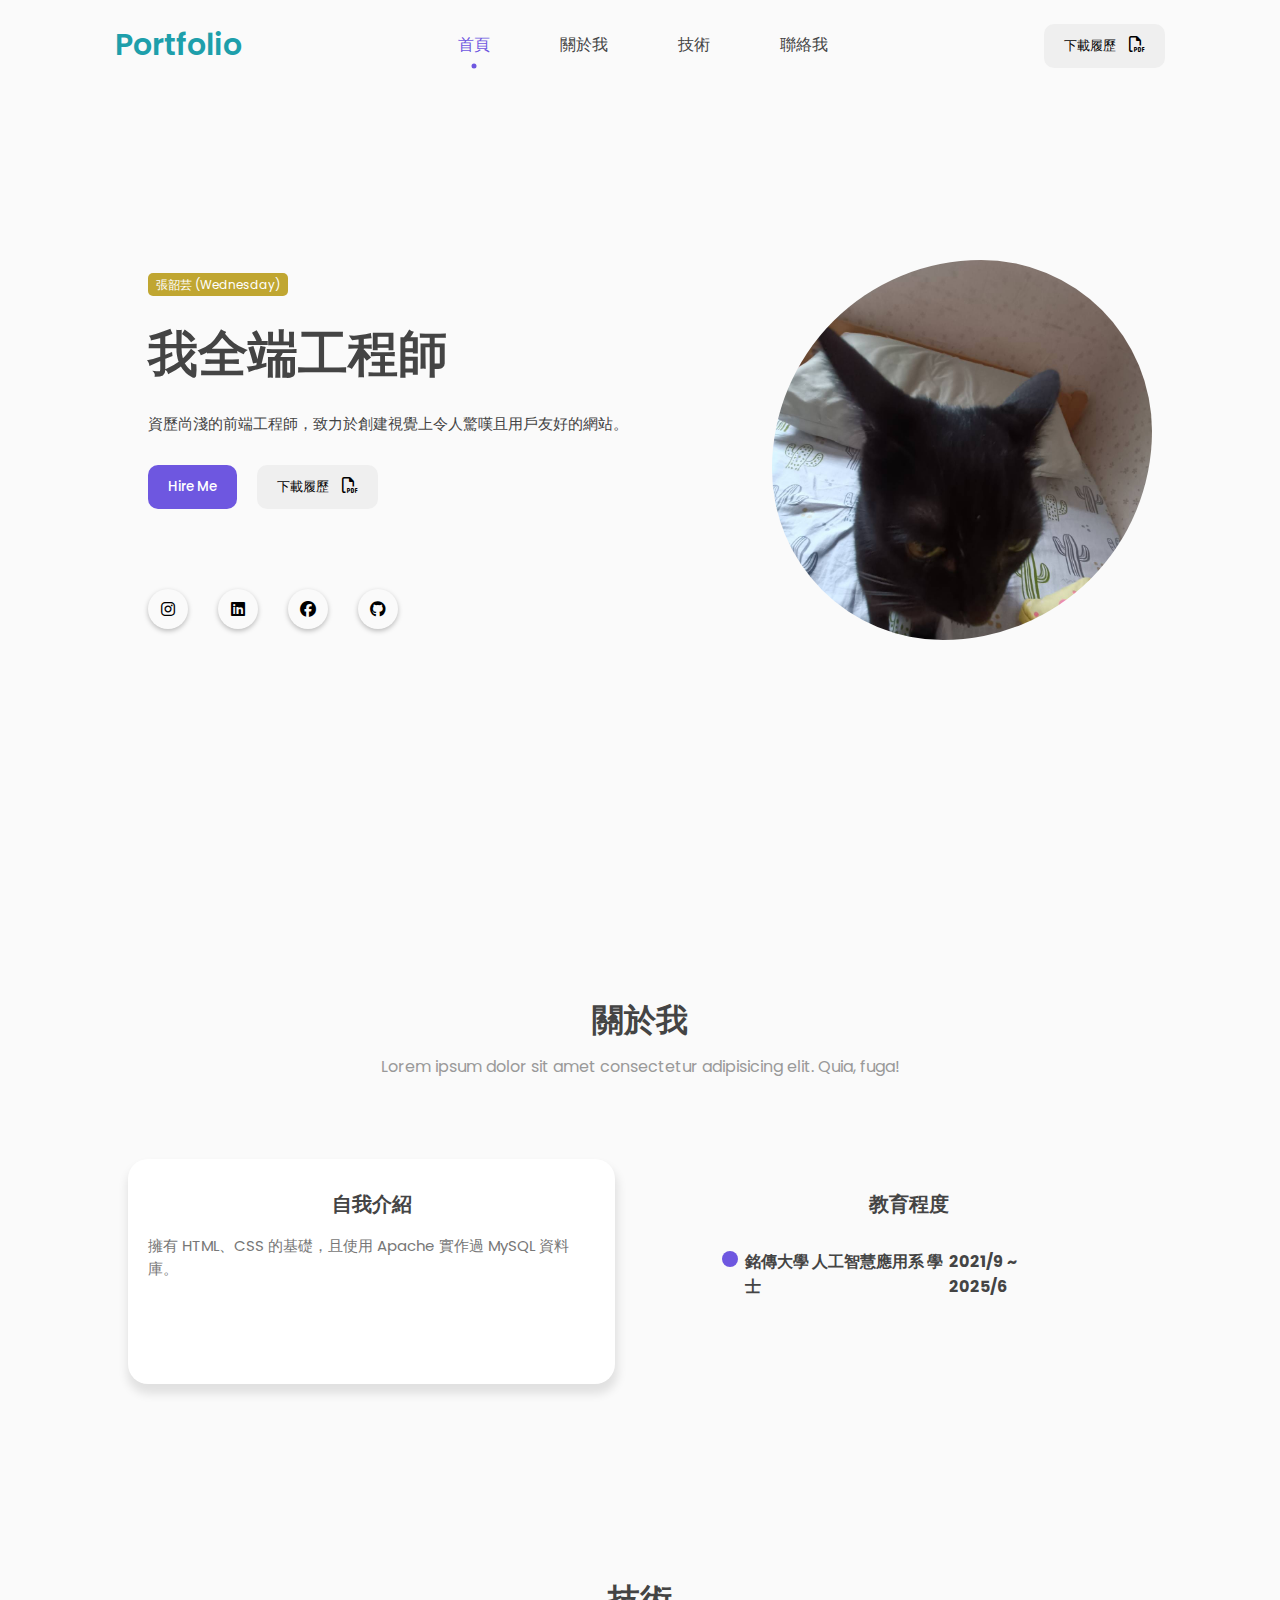
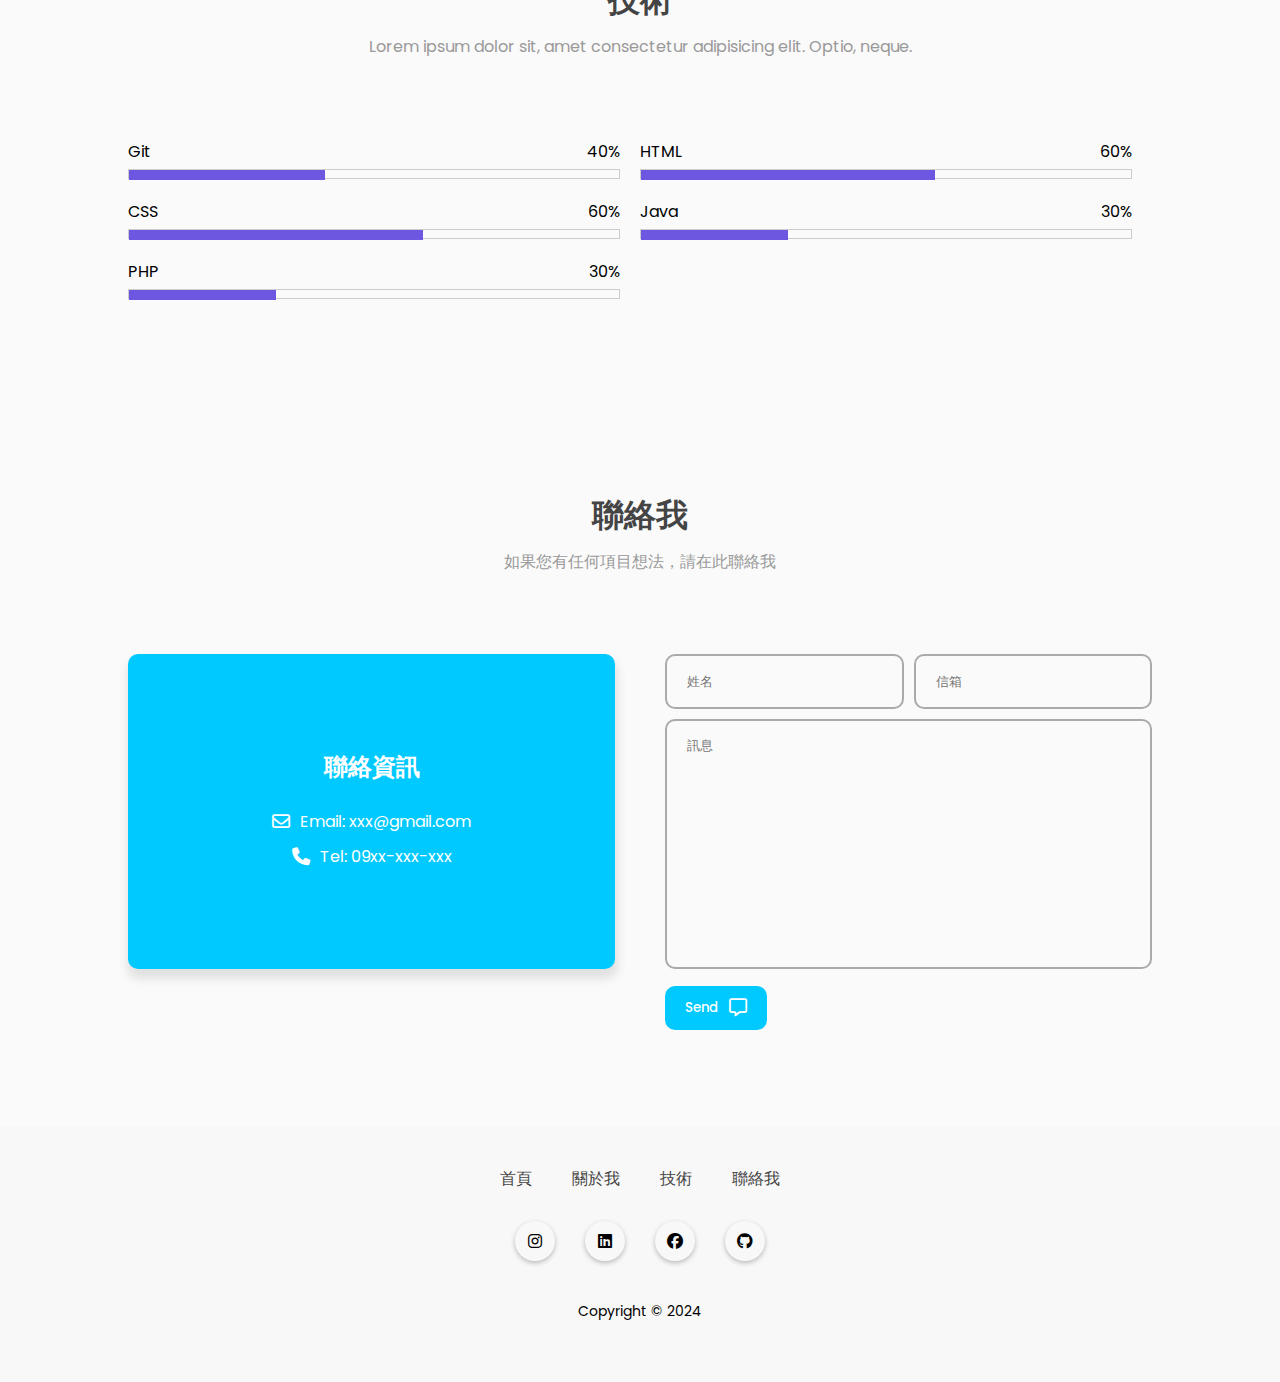
==== src/index.html @ 88130395 "改程式碼的位置" ====
<!DOCTYPE html>
<html lang="en">
  <head>
    <meta charset="UTF-8" />
    <meta name="viewport" content="width=device-width, initial-scale=1.0" />
    <link rel="stylesheet" href="./style.min.css" />
    <link rel="stylesheet" href="https://cdnjs.cloudflare.com/ajax/libs/font-awesome/6.6.0/css/all.min.css" />
    <title>張韶芸個人網站</title>
  </head>
  <body>
    <div class="container">
      <nav id="header">
        <div class="nav-logo">
          <p class="nav-name">Portfolio</p>
        </div>
        <div>
          <ul class="nav-menu">
            <li class="nav-item">
              <a href="#home" class="nav-link active-link">首頁</a>
            </li>
            <li class="nav-item">
              <a href="#about" class="nav-link">關於我</a>
            </li>
            <li class="nav-item">
              <a href="#skill" class="nav-link">技術</a>
            </li>
            <li class="nav-item">
              <a href="#contact" class="nav-link">聯絡我</a>
            </li>
          </ul>
        </div>
        <div class="nav-button">
          <button class="btn">下載履歷 <i class="fa-regular fa-file-pdf"></i></button>
        </div>
      </nav>
      <main class="wrapper">
        <section id="home" class="home-box">
          <div class="home-text">
            <div class="home-text-card">
              <span>張韶芸 (Wednesday)</span>
            </div>
            <div class="home-name">
              <p>我全端工程師</p>
            </div>
            <div class="home-text-info">
              <p>資歷尚淺的前端工程師，致力於創建視覺上令人驚嘆且用戶友好的網站。</p>
            </div>
            <div class="home-text-btn">
              <button class="btn blue-btn">Hire Me</button>
              <button class="btn">下載履歷 <i class="fa-regular fa-file-pdf"></i></button>
            </div>
            <div class="icons">
              <div class="icon"><i class="fa-brands fa-instagram"></i></div>
              <div class="icon"><i class="fa-brands fa-linkedin"></i></div>
              <div class="icon"><i class="fa-brands fa-facebook"></i></div>
              <div class="icon"><i class="fa-brands fa-github"></i></div>
            </div>
          </div>
          <div class="home-image">
            <div class="image">
              <img src="/src/assets/images/lulu.jpg" alt="Picture" />
            </div>
          </div>
        </section>
        <section id="about" class="section">
          <div class="top-header">
            <h1>關於我</h1>
            <span>Lorem ipsum dolor sit amet consectetur adipisicing elit. Quia, fuga!</span>
          </div>
          <div class="about-container">
            <div class="introduce">
              <div class="card">
                <h3>自我介紹</h3>
                <p>擁有 HTML、CSS 的基礎，且使用 Apache 實作過 MySQL 資料庫。</p>
              </div>
            </div>
            <div class="contents">
              <div class="education">
                <h3>教育程度</h3>
                <div class="item">
                  <strong>銘傳大學 人工智慧應用系 學士</strong>
                  <strong>2021/9 ~ 2025/6</strong>
                </div>
              </div>
            </div>
          </div>
        </section>
        <section id="skill" class="section">
          <div class="top-header">
            <h1>技術</h1>
            <span>Lorem ipsum dolor sit, amet consectetur adipisicing elit. Optio, neque.</span>
          </div>
          <div class="skill-container">
            <div class="skill-item">
              <span class="skill">
                <span>Git</span>
                <span>40%</span>
              </span>
              <div class="progress-bar-wrap">
                <div class="progress-bar" aria-valuenow="40" aria-valuemin="0" aria-valuemax="100" style="width: 40%"></div>
              </div>
            </div>
            <div class="skill-item">
              <span class="skill">
                <span>HTML</span>
                <span>60%</span>
              </span>
              <div class="progress-bar-wrap">
                <div class="progress-bar" aria-valuenow="60" aria-valuemin="0" aria-valuemax="100" style="width: 60%"></div>
              </div>
            </div>
            <div class="skill-item">
              <span class="skill">
                <span>CSS</span>
                <span>60%</span>
              </span>
              <div class="progress-bar-wrap">
                <div class="progress-bar" aria-valuenow="60" aria-valuemin="0" aria-valuemax="100" style="width: 60%"></div>
              </div>
            </div>
            <div class="skill-item">
              <span class="skill">
                <span>Java</span>
                <span>30%</span>
              </span>
              <div class="progress-bar-wrap">
                <div class="progress-bar" aria-valuenow="30" aria-valuemin="0" aria-valuemax="100" style="width: 30%"></div>
              </div>
            </div>
            <div class="skill-item">
              <span class="skill">
                <span>PHP</span>
                <span>30%</span>
              </span>
              <div class="progress-bar-wrap">
                <div class="progress-bar" aria-valuenow="30" aria-valuemin="0" aria-valuemax="100" style="width: 30%"></div>
              </div>
            </div>
          </div>
        </section>
        <section id="contact" class="section">
          <div class="top-header">
            <h1>聯絡我</h1>
            <span>如果您有任何項目想法，請在此聯絡我</span>
          </div>
          <div class="contact-container">
            <div class="info">
              <div class="contact-info">
                <h2>聯絡資訊</h2>
                <p><i class="fa-regular fa-envelope"></i> Email: xxx@gmail.com</p>
                <p><i class="fa-solid fa-phone"></i> Tel: 09xx-xxx-xxx</p>
              </div>
            </div>
            <div class="form">
              <div class="form-control">
                <div class="form-inputs">
                  <input type="text" class="input-field" placeholder="姓名" />
                  <input type="text" class="input-field" placeholder="信箱" />
                </div>
                <div class="textarea">
                  <textarea placeholder="訊息"></textarea>
                </div>
                <div class="form-button">
                  <button class="btn">Send <i class="fa-regular fa-message"></i></button>
                </div>
              </div>
            </div>
          </div>
        </section>
      </main>
      <footer>
        <div class="top-footer">
          <ul class="footer-menu">
            <li class="menu-item">
              <a href="#home">首頁</a>
            </li>
            <li class="menu-item">
              <a href="#about">關於我</a>
            </li>
            <li class="menu-item">
              <a href="#skill">技術</a>
            </li>
            <li class="menu-item">
              <a href="#contact">聯絡我</a>
            </li>
          </ul>
        </div>
        <div class="footer-icons">
          <div class="icon"><i class="fa-brands fa-instagram"></i></div>
          <div class="icon"><i class="fa-brands fa-linkedin"></i></div>
          <div class="icon"><i class="fa-brands fa-facebook"></i></div>
          <div class="icon"><i class="fa-brands fa-github"></i></div>
        </div>
        <div class="bottom-footer">
          <p>Copyright &copy; 2024</p>
        </div>
      </footer>
    </div>
    <script src="./main.js"></script>
  </body>
</html>
---- src/style.min.css ----
@import"https://fonts.googleapis.com/css2?family=Poppins:wght@400;500;600;700&display=swap";nav{position:fixed;display:flex;justify-content:space-between;width:100%;height:90px;line-height:90px;background-color:var(--body-color);padding-inline:9vw;transition:.3s;z-index:100}nav .nav-logo{position:relative}nav .nav-logo span{position:absolute;top:-15px;right:20px;font-size:5em;color:var(--text-color)}nav .nav-name{font-size:30px;font-weight:600;color:var(--text-color-second)}nav ul{display:flex;list-style:none;position:relative}nav ul .nav-link{text-decoration:none;color:var(--text-color);font-weight:500;padding-inline:15px;margin-inline:20px}nav ul .active-link{position:relative;color:var(--first-color);transition:.3}nav ul .active-link::after{content:"";position:absolute;left:50%;bottom:-15px;transform:translate(-50%, -50%);width:5px;height:5px;background-color:var(--first-color);border-radius:50%}.btn{font-weight:500;padding:12px 20px;background-color:#efefef;border:none;border-radius:10px;cursor:pointer;transition:.4s}.btn:hover{background-color:var(--second-color);color:var(--withe-color)}.btn>i{margin-left:10px}.home-text{padding-left:20px;min-height:80vh;width:50%;display:flex;flex-direction:column;justify-content:center}.home-text .home-text-card>span{background-color:var(--third-color);color:var(--white-color);padding:3px 8px;font-size:12px;border-radius:5px}.home-text .home-name{font-size:50px;font-weight:600;color:var(--text-color);margin-block:20px}.home-text .home-text-info{font-size:15px;margin-bottom:30px;color:var(--text-color)}.home-text .home-text-btn{display:flex;gap:20px}.home-text .home-text-btn>.blue-btn{background-color:var(--first-color);color:var(--white-color)}.home-text .home-text-btn>.blue-btn:hover{background-color:var(--first-color-hover)}.home-text .icons{display:flex;margin-top:5em;gap:30px}.home-image{display:flex;justify-content:right;align-items:center;min-height:80vh;width:50%}.home-image .image{margin:auto 0;width:380px;height:380px;border-radius:55% 45% 55% 45%;overflow:hidden}.home-image .image img{width:380px;-o-object-fit:cover;object-fit:cover}.about-container{display:flex;justify-content:space-between;width:100%;gap:50px}.about-container .introduce,.about-container .contents{display:flex;width:50%}.about-container h3{font-size:20px;font-weight:600;color:var(--text-color);margin-bottom:15px}.about-container .card{position:relative;display:flex;align-items:center;flex-direction:column;padding-block:30px 70px;padding-inline:20px;width:100%;background-color:var(--white-color);box-shadow:1px 8px 10px 2px var(--first-shadow-color);border-radius:20px}.about-container .card p{font-size:15px;color:#777}.about-container .education{position:relative;display:flex;align-items:center;flex-direction:column;padding-block:30px 70px;padding-inline:20px;width:100%}.about-container .education .item{width:80%;display:flex;justify-content:space-between;padding:15px;color:var(--text-color);position:relative}.about-container .education .item::before{box-sizing:border-box;content:"";position:absolute;margin-top:2px;left:-8px;width:16px;height:16px;border-radius:50px;background-color:var(--first-color)}.skill-container{display:flex;width:100%;gap:20px;flex-wrap:wrap}.skill-container .skill-item{flex-basis:calc(50% - 20px);display:flex;flex-direction:column;gap:5px}.skill-container .skill-item .skill{display:flex;align-items:center;justify-content:space-between}.skill-container .skill-item .progress-bar-wrap{height:10px;border:1px solid #ccc}.skill-container .skill-item .progress-bar-wrap .progress-bar{height:10px;background-color:var(--first-color)}.contact-container{display:flex;justify-content:space-between;width:100%;gap:50px}.contact-container .info,.contact-container .form{display:flex;width:50%}.contact-container .contact-info{position:relative;display:flex;flex-direction:column;justify-content:center;align-items:center;padding:20px 30px;width:100%;height:315px;background:var(--second-color);border-radius:10px;box-shadow:1px 8px 10px 2px var(--first-shadow-color);overflow:hidden}.contact-container .contact-info>h2{color:var(--white-color);margin-bottom:20px}.contact-container .contact-info p{display:flex;align-items:center;gap:10px;color:var(--white-color);margin-block:5px}.contact-container .contact-info i{font-size:18px}.contact-container .contact-info::after{background:var(--white-color)}.contact-container .contact-info:hover>h2,.contact-container .contact-info:hover p,.contact-container .contact-info:hover i{color:#777;z-index:2}.contact-container .form-control{display:flex;flex-direction:column;gap:10px;width:100%}.contact-container .form-control .form-inputs{display:flex;gap:10px;width:100%}.contact-container .form-control .input-field{width:50%;height:55px;background:rgba(0,0,0,0);border:2px solid #aaa;border-radius:10px;padding-inline:20px;outline:none}.contact-container .form-control textarea{width:100%;height:250px;background:rgba(0,0,0,0);border:2px solid #aaa;border-radius:10px;padding:15px 20px;outline:none;resize:none}.contact-container .form-control .form-button>.btn{display:flex;align-items:center;justify-content:center;background:var(--second-color);color:var(--white-color)}.contact-container .form-control .form-button>.btn:hover{background:#00b5e7}.contact-container .form-control .form-button i{font-size:18px}footer{display:flex;justify-content:center;align-items:center;flex-direction:column;row-gap:30px;background:#f8f8f8;padding-block:40px 60px}footer .top-footer .footer-menu{display:flex}footer .top-footer .footer-menu .menu-item{list-style:none}footer .top-footer .footer-menu .menu-item a{text-decoration:none;color:var(--text-color);font-weight:500;margin-inline:20px}footer .footer-icons{display:flex;gap:30px}footer .bottom-footer{font-size:14px;margin-top:10px}:root{--body-color: rgb(250, 250, 250);--white-color: rgb(255, 255, 255);--text-color: rgb(68, 68, 68);--text-color-second: rgb(30, 159, 171);--first-color: rgb(110, 87, 224);--first-color-hover: rgb(40, 91, 212);--first-shadow-color: rgba(0, 0, 0, 0.1);--second-color: rgb(0, 201, 255);--third-color: rgb(192, 166, 49)}*{margin:0;padding:0;box-sizing:border-box;font-family:"Poppins",sans-serif}html{scroll-behavior:smooth}::-webkit-scrollbar{width:10px;border-radius:25px}::-webkit-scrollbar-track{background:#f1f1f1}::-webkit-scrollbar-thumb{background:#ccc;border-radius:30px}::-webkit-scrollbar-thumb:hover{background:#bbb}body{background-color:var(--body-color)}body .container{width:100%}*{margin:0;padding:0;box-sizing:border-box}.wrapper{padding-inline:10vw}.wrapper .home-box{position:relative;display:flex;height:100vh;min-height:700px}.wrapper .section{padding-block:6em}.wrapper .section .top-header{text-align:center;margin-bottom:5em}.wrapper .section .top-header h1{font-weight:600;color:var(--text-color);margin-bottom:10px}.wrapper .section .top-header span{color:#999}i{font-size:16px}.icon{display:flex;justify-content:center;align-items:center;width:40px;height:40px;border-radius:50%;box-shadow:0px 2px 5px 0px rgba(0,0,0,.25);cursor:pointer}.icon:hover{color:var(--first-color)}/*# sourceMappingURL=style.min.css.map */
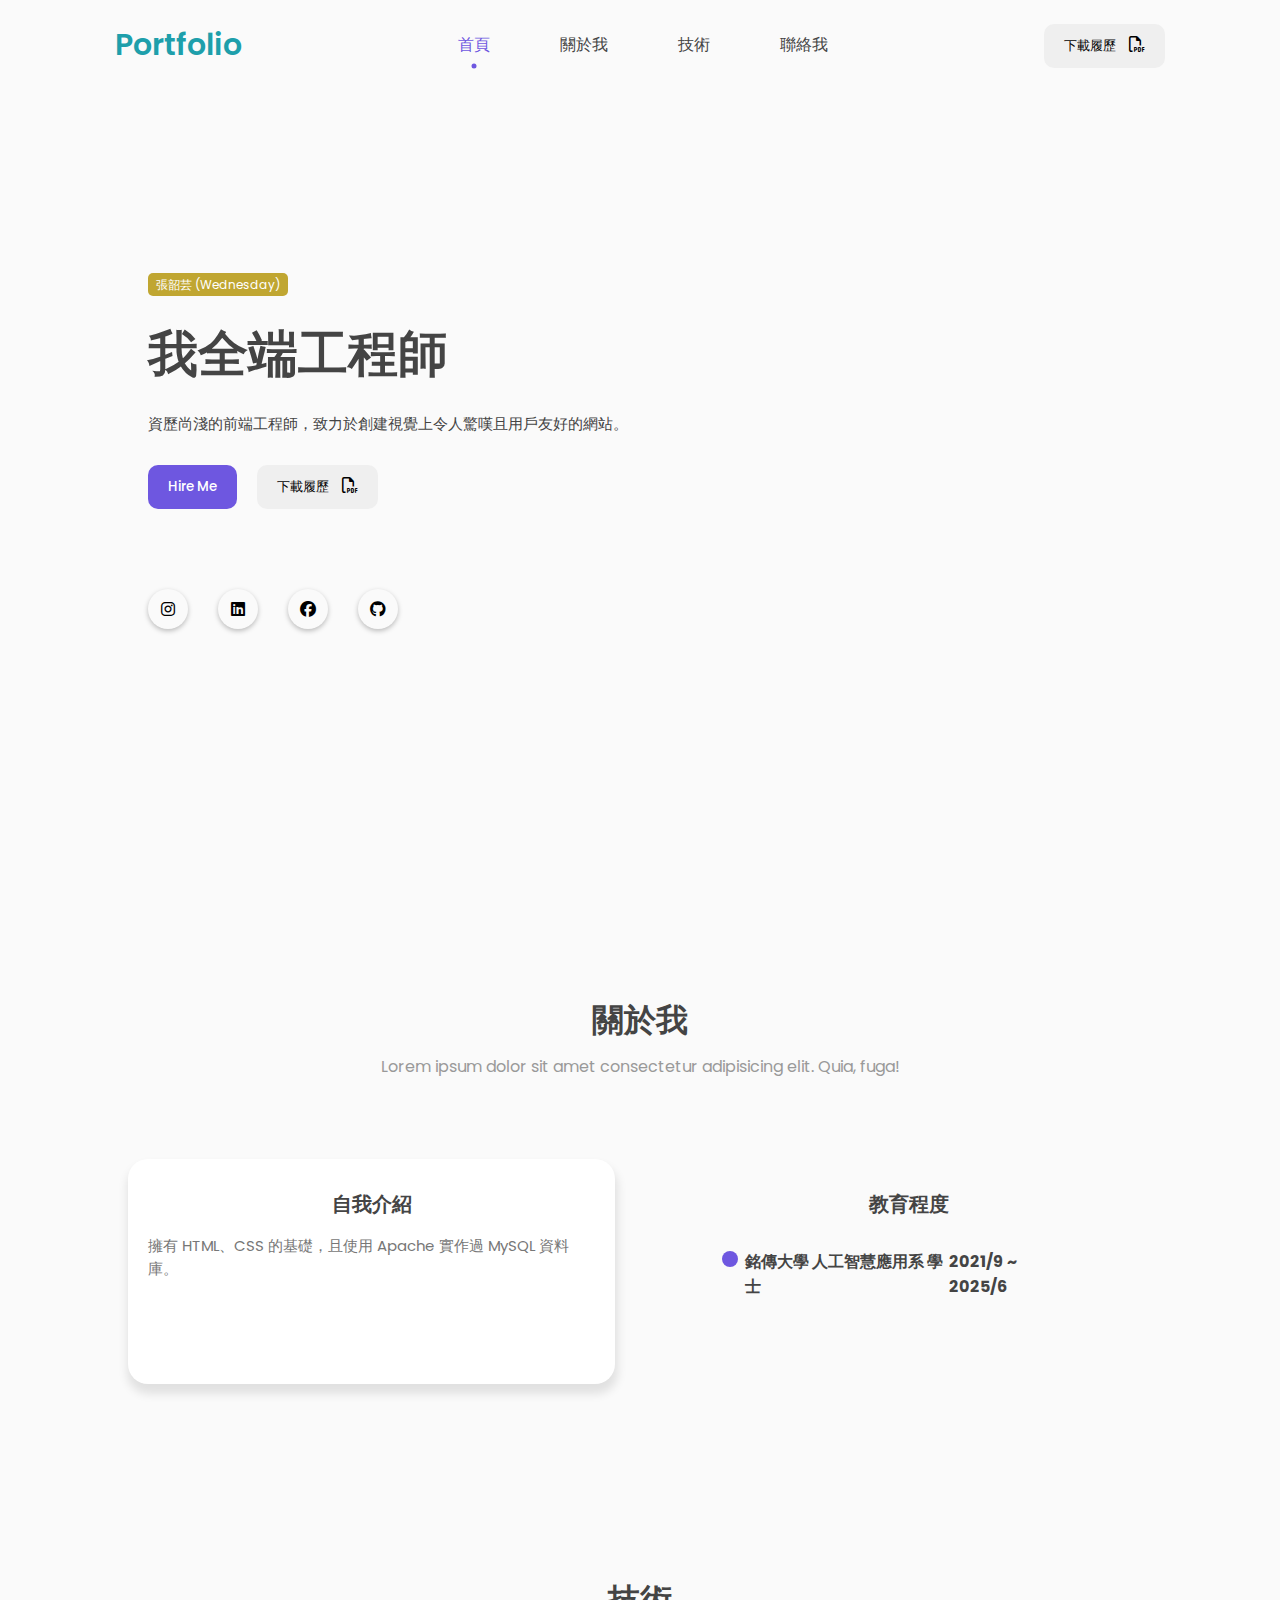
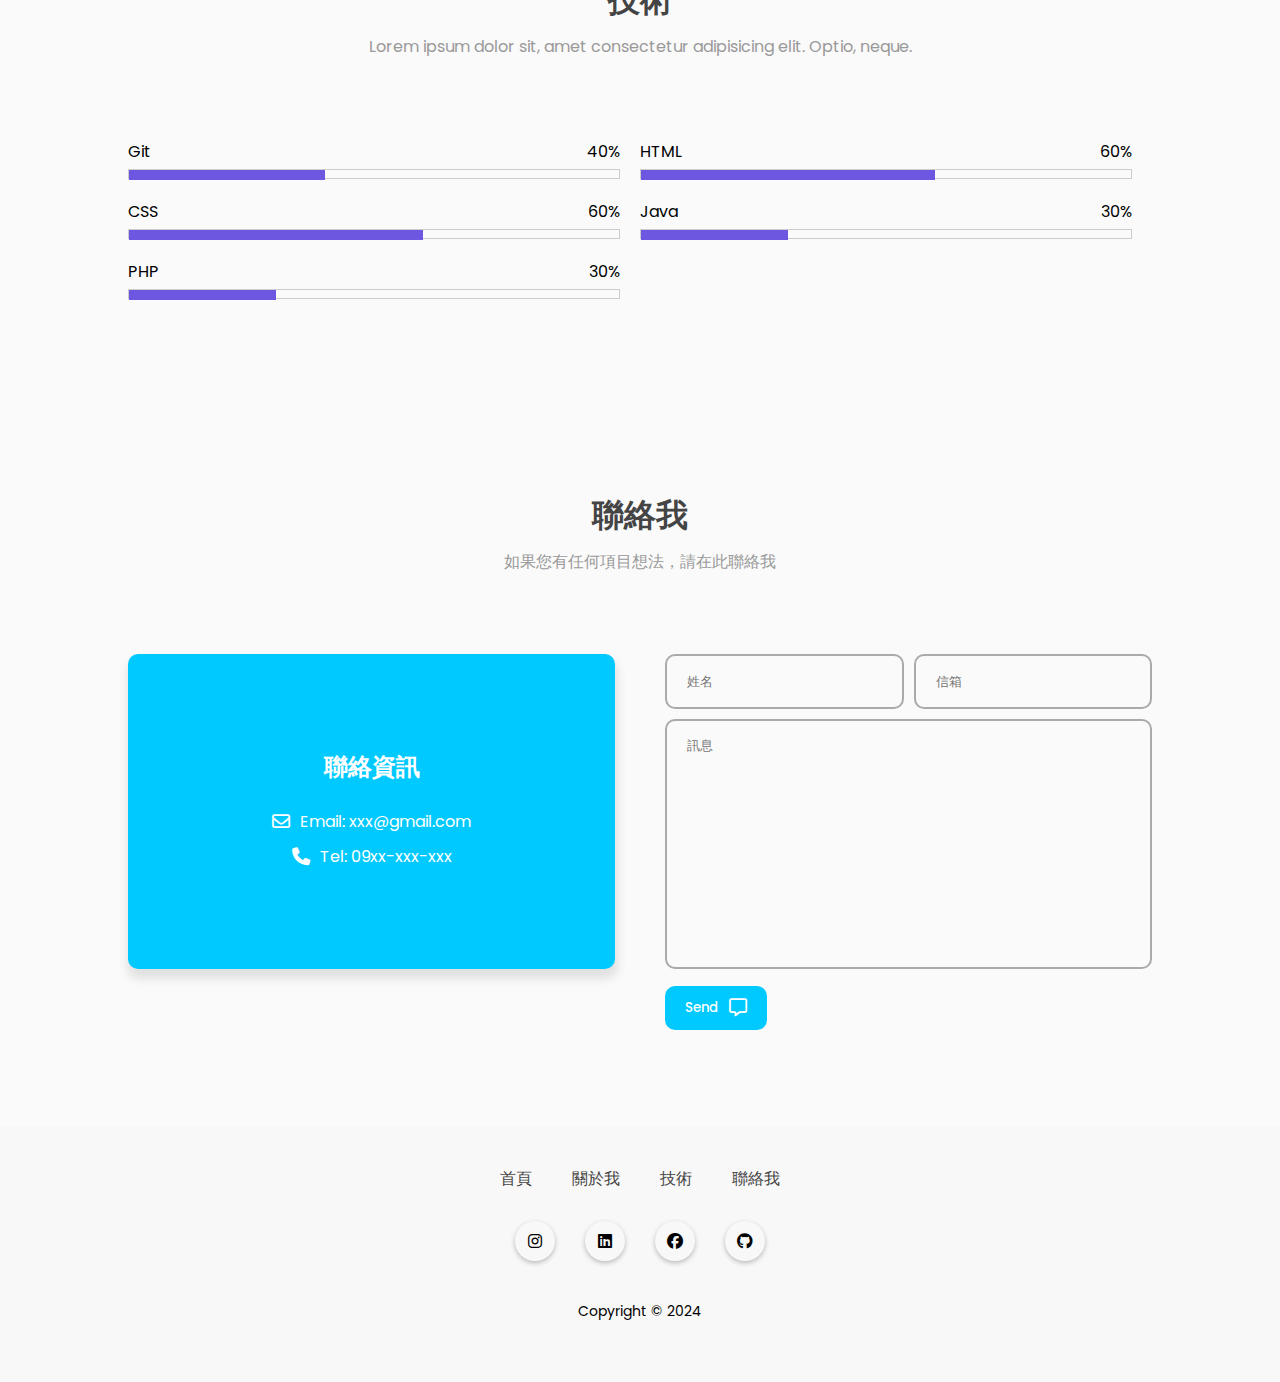
==== commit 0dc00173: "改變圖片路徑" ====
--- a/src/index.html
+++ b/src/index.html
@@ -58,7 +58,7 @@
           </div>
           <div class="home-image">
             <div class="image">
-              <img src="/src/assets/images/lulu.jpg" alt="Picture" />
+              <img src="./src/assets/images/lulu.jpg" alt="Picture" />
             </div>
           </div>
         </section>
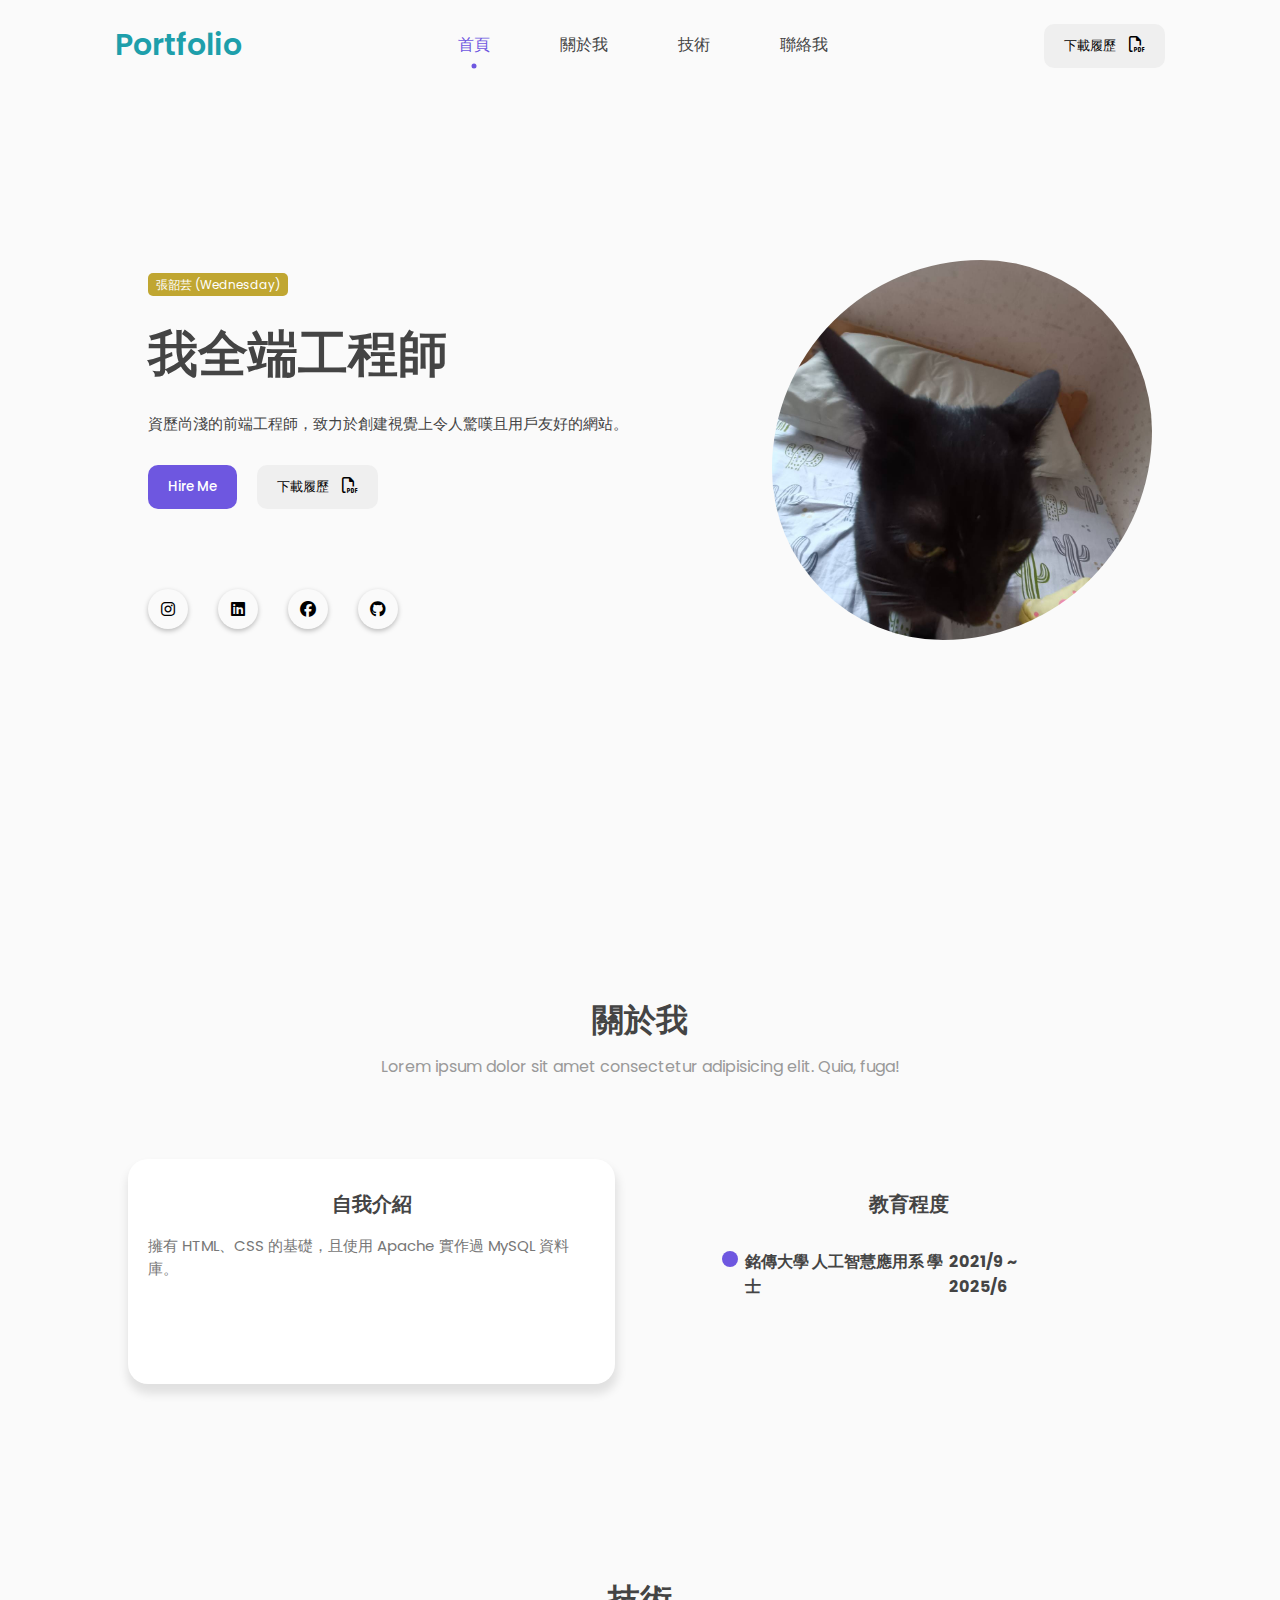
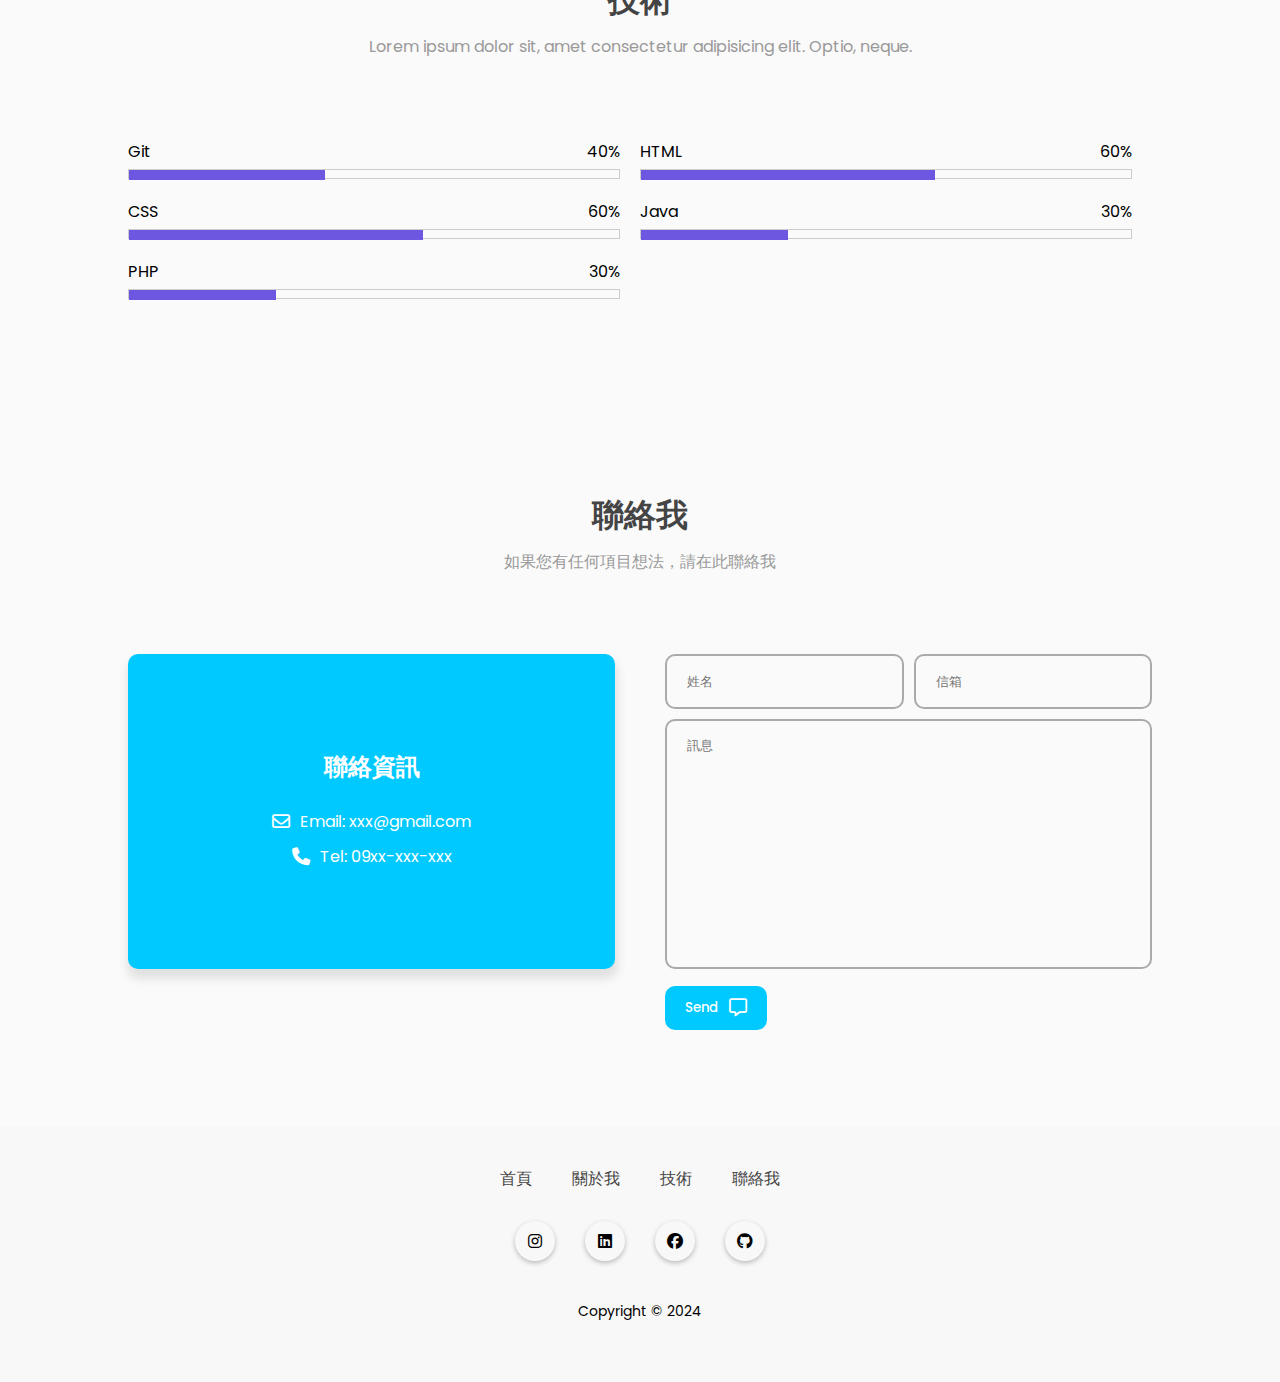
==== commit 03b8a788: "改變圖片路徑2" ====
--- a/src/index.html
+++ b/src/index.html
@@ -58,7 +58,7 @@
           </div>
           <div class="home-image">
             <div class="image">
-              <img src="./src/assets/images/lulu.jpg" alt="Picture" />
+              <img src="./assets/images/lulu.jpg" alt="Picture" />
             </div>
           </div>
         </section>
